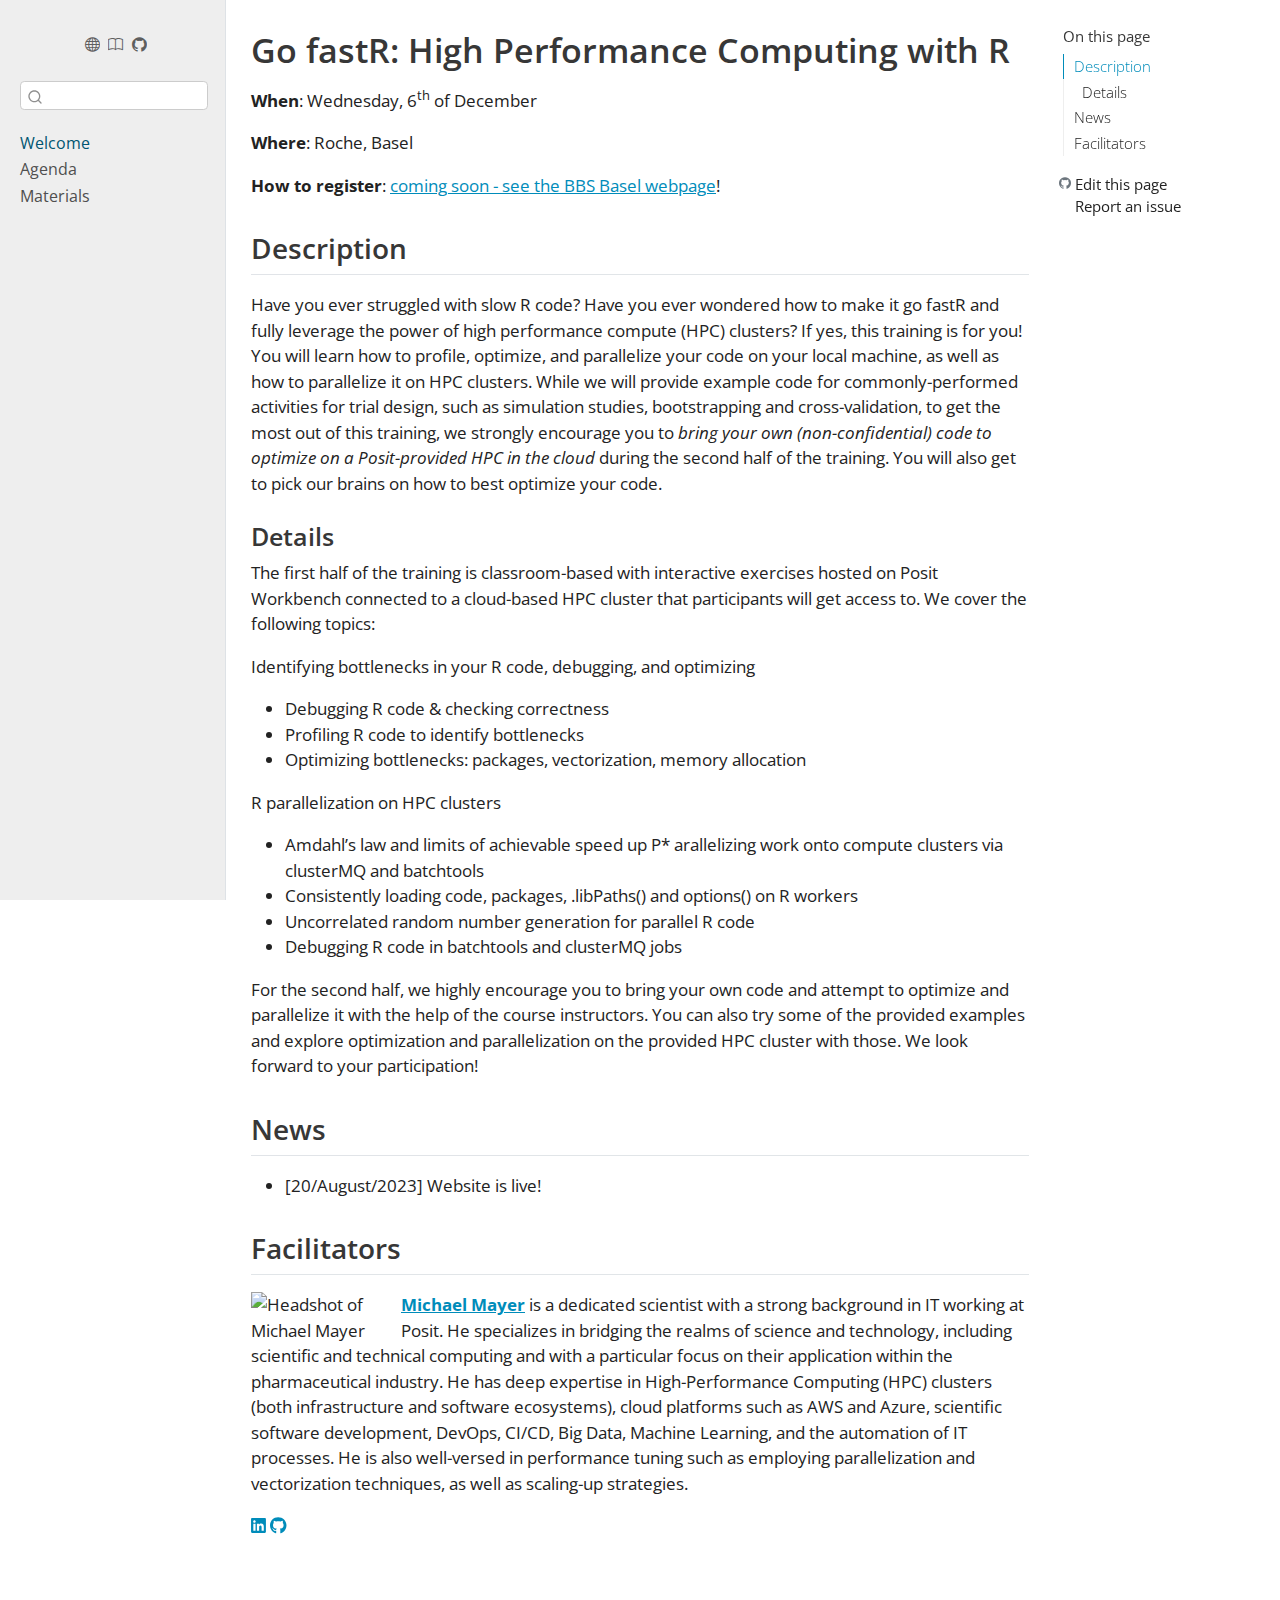
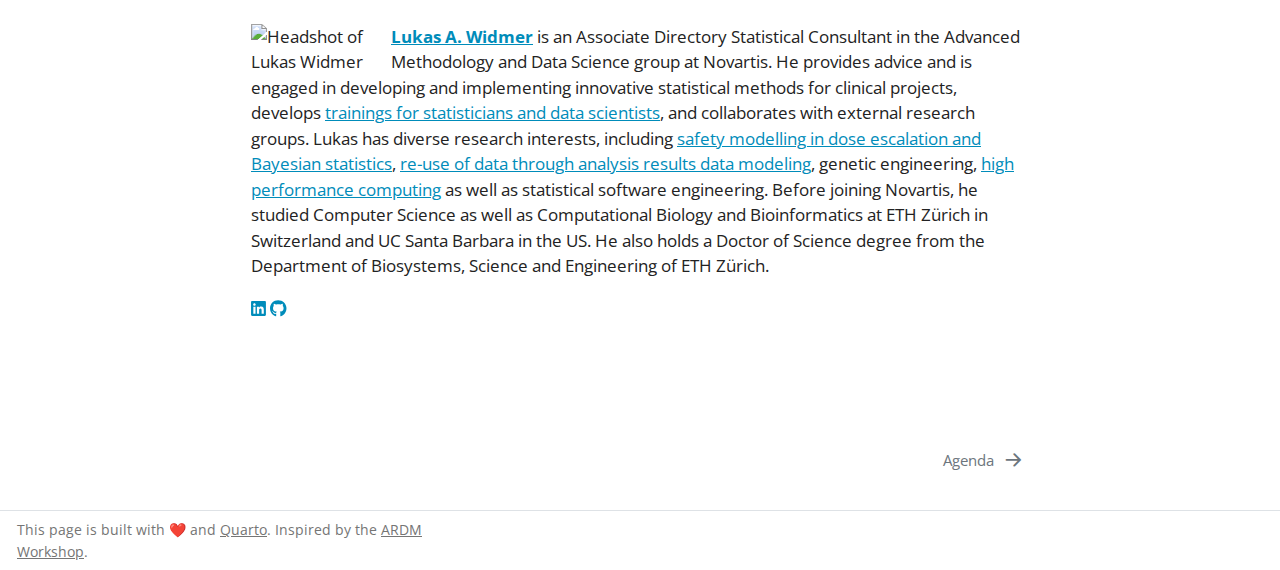
==== docs/index.html @ 9d2a6e65 "* Add compiled page" ====
<!DOCTYPE html>
<html xmlns="http://www.w3.org/1999/xhtml" lang="en" xml:lang="en"><head>

<meta charset="utf-8">
<meta name="generator" content="quarto-1.3.433">

<meta name="viewport" content="width=device-width, initial-scale=1.0, user-scalable=yes">


<title>Go fastR: High Performance Computing with R</title>
<style>
code{white-space: pre-wrap;}
span.smallcaps{font-variant: small-caps;}
div.columns{display: flex; gap: min(4vw, 1.5em);}
div.column{flex: auto; overflow-x: auto;}
div.hanging-indent{margin-left: 1.5em; text-indent: -1.5em;}
ul.task-list{list-style: none;}
ul.task-list li input[type="checkbox"] {
  width: 0.8em;
  margin: 0 0.8em 0.2em -1em; /* quarto-specific, see https://github.com/quarto-dev/quarto-cli/issues/4556 */ 
  vertical-align: middle;
}
</style>


<script src="site_libs/quarto-nav/quarto-nav.js"></script>
<script src="site_libs/clipboard/clipboard.min.js"></script>
<script src="site_libs/quarto-search/autocomplete.umd.js"></script>
<script src="site_libs/quarto-search/fuse.min.js"></script>
<script src="site_libs/quarto-search/quarto-search.js"></script>
<meta name="quarto:offset" content="./">
<link href="./agenda.html" rel="next">
<script src="site_libs/quarto-html/quarto.js"></script>
<script src="site_libs/quarto-html/popper.min.js"></script>
<script src="site_libs/quarto-html/tippy.umd.min.js"></script>
<script src="site_libs/quarto-html/anchor.min.js"></script>
<link href="site_libs/quarto-html/tippy.css" rel="stylesheet">
<link href="site_libs/quarto-html/quarto-syntax-highlighting.css" rel="stylesheet" id="quarto-text-highlighting-styles">
<script src="site_libs/bootstrap/bootstrap.min.js"></script>
<link href="site_libs/bootstrap/bootstrap-icons.css" rel="stylesheet">
<link href="site_libs/bootstrap/bootstrap.min.css" rel="stylesheet" id="quarto-bootstrap" data-mode="light">
<script id="quarto-search-options" type="application/json">{
  "location": "sidebar",
  "copy-button": false,
  "collapse-after": 3,
  "panel-placement": "start",
  "type": "textbox",
  "limit": 20,
  "language": {
    "search-no-results-text": "No results",
    "search-matching-documents-text": "matching documents",
    "search-copy-link-title": "Copy link to search",
    "search-hide-matches-text": "Hide additional matches",
    "search-more-match-text": "more match in this document",
    "search-more-matches-text": "more matches in this document",
    "search-clear-button-title": "Clear",
    "search-detached-cancel-button-title": "Cancel",
    "search-submit-button-title": "Submit",
    "search-label": "Search"
  }
}</script>


<link rel="stylesheet" href="styles.css">
</head>

<body class="nav-sidebar docked">

<div id="quarto-search-results"></div>
  <header id="quarto-header" class="headroom fixed-top">
  <nav class="quarto-secondary-nav">
    <div class="container-fluid d-flex">
      <button type="button" class="quarto-btn-toggle btn" data-bs-toggle="collapse" data-bs-target="#quarto-sidebar,#quarto-sidebar-glass" aria-controls="quarto-sidebar" aria-expanded="false" aria-label="Toggle sidebar navigation" onclick="if (window.quartoToggleHeadroom) { window.quartoToggleHeadroom(); }">
        <i class="bi bi-layout-text-sidebar-reverse"></i>
      </button>
      <nav class="quarto-page-breadcrumbs" aria-label="breadcrumb"><ol class="breadcrumb"><li class="breadcrumb-item"><a href="./index.html">Welcome</a></li></ol></nav>
      <a class="flex-grow-1" role="button" data-bs-toggle="collapse" data-bs-target="#quarto-sidebar,#quarto-sidebar-glass" aria-controls="quarto-sidebar" aria-expanded="false" aria-label="Toggle sidebar navigation" onclick="if (window.quartoToggleHeadroom) { window.quartoToggleHeadroom(); }">      
      </a>
      <button type="button" class="btn quarto-search-button" aria-label="" onclick="window.quartoOpenSearch();">
        <i class="bi bi-search"></i>
      </button>
    </div>
  </nav>
</header>
<!-- content -->
<div id="quarto-content" class="quarto-container page-columns page-rows-contents page-layout-article">
<!-- sidebar -->
  <nav id="quarto-sidebar" class="sidebar collapse collapse-horizontal sidebar-navigation docked overflow-auto">
    <div class="pt-lg-2 mt-2 text-center sidebar-header">
      <a href="./index.html" class="sidebar-logo-link">
      <img src="./img/logo.png" alt="" class="sidebar-logo py-0 d-lg-inline d-none">
      </a>
      <div class="sidebar-tools-main tools-wide">
    <a href="https://joanacmbarros.github.io/ardm-website/" rel="" title="Website repository" class="quarto-navigation-tool px-1" aria-label="Website repository"><i class="bi bi-globe"></i></a>
    <a href="https://www.nature.com/articles/s41597-022-01789-2" rel="" title="Why we should respect analysis results as data" class="quarto-navigation-tool px-1" aria-label="Why we should respect analysis results as data"><i class="bi bi-book"></i></a>
    <a href="https://github.com/joanacmbarros/analysis-results-data-model" rel="" title="Analysis Results Data Model" class="quarto-navigation-tool px-1" aria-label="Analysis Results Data Model"><i class="bi bi-github"></i></a>
</div>
      </div>
        <div class="mt-2 flex-shrink-0 align-items-center">
        <div class="sidebar-search">
        <div id="quarto-search" class="" title="Search"></div>
        </div>
        </div>
    <div class="sidebar-menu-container"> 
    <ul class="list-unstyled mt-1">
        <li class="sidebar-item">
  <div class="sidebar-item-container"> 
  <a href="./index.html" class="sidebar-item-text sidebar-link active">
 <span class="menu-text">Welcome</span></a>
  </div>
</li>
        <li class="sidebar-item">
  <div class="sidebar-item-container"> 
  <a href="./agenda.html" class="sidebar-item-text sidebar-link">
 <span class="menu-text">Agenda</span></a>
  </div>
</li>
        <li class="sidebar-item">
  <div class="sidebar-item-container"> 
  <a href="./materials.html" class="sidebar-item-text sidebar-link">
 <span class="menu-text">Materials</span></a>
  </div>
</li>
    </ul>
    </div>
</nav>
<div id="quarto-sidebar-glass" data-bs-toggle="collapse" data-bs-target="#quarto-sidebar,#quarto-sidebar-glass"></div>
<!-- margin-sidebar -->
    <div id="quarto-margin-sidebar" class="sidebar margin-sidebar">
        <nav id="TOC" role="doc-toc" class="toc-active">
    <h2 id="toc-title">On this page</h2>
   
  <ul>
  <li><a href="#description" id="toc-description" class="nav-link active" data-scroll-target="#description">Description</a>
  <ul class="collapse">
  <li><a href="#details" id="toc-details" class="nav-link" data-scroll-target="#details">Details</a></li>
  </ul></li>
  <li><a href="#news" id="toc-news" class="nav-link" data-scroll-target="#news">News</a></li>
  <li><a href="#people" id="toc-people" class="nav-link" data-scroll-target="#people">Facilitators</a></li>
  </ul>
<div class="toc-actions"><div><i class="bi bi-github"></i></div><div class="action-links"><p><a href="https://github.com/TODO/fastR-website/edit/main/index.qmd" class="toc-action">Edit this page</a></p><p><a href="https://github.com/TODO/fastR-website/issues/new" class="toc-action">Report an issue</a></p></div></div></nav>
    </div>
<!-- main -->
<main class="content" id="quarto-document-content">

<header id="title-block-header" class="quarto-title-block default">
<div class="quarto-title">
<h1 class="title">Go fastR: High Performance Computing with R</h1>
</div>



<div class="quarto-title-meta">

    
  
    
  </div>
  

</header>

<p><strong>When</strong>: Wednesday, 6<sup>th</sup> of December</p>
<p><strong>Where</strong>: Roche, Basel</p>
<p><strong>How to register</strong>: <a href="https://baselbiometrics.github.io/home/docs/events_upcoming.html">coming soon - see the BBS Basel webpage</a>!</p>
<section id="description" class="level2">
<h2 class="anchored" data-anchor-id="description">Description</h2>
<p>Have you ever struggled with slow R code? Have you ever wondered how to make it go fastR and fully leverage the power of high performance compute (HPC) clusters? If yes, this training is for you! You will learn how to profile, optimize, and parallelize your code on your local machine, as well as how to parallelize it on HPC clusters. While we will provide example code for commonly-performed activities for trial design, such as simulation studies, bootstrapping and cross-validation, to get the most out of this training, we strongly encourage you to <em>bring your own (non-confidential) code to optimize on a Posit-provided HPC in the cloud</em> during the second half of the training. You will also get to pick our brains on how to best optimize your code.</p>
<section id="details" class="level3">
<h3 class="anchored" data-anchor-id="details">Details</h3>
<p>The first half of the training is classroom-based with interactive exercises hosted on Posit Workbench connected to a cloud-based HPC cluster that participants will get access to. We cover the following topics:</p>
<p>Identifying bottlenecks in your R code, debugging, and optimizing</p>
<ul>
<li>Debugging R code &amp; checking correctness</li>
<li>Profiling R code to identify bottlenecks</li>
<li>Optimizing bottlenecks: packages, vectorization, memory allocation</li>
</ul>
<p>R parallelization on HPC clusters</p>
<ul>
<li>Amdahl’s law and limits of achievable speed up P* arallelizing work onto compute clusters via clusterMQ and batchtools</li>
<li>Consistently loading code, packages, .libPaths() and options() on R workers</li>
<li>Uncorrelated random number generation for parallel R code</li>
<li>Debugging R code in batchtools and clusterMQ jobs</li>
</ul>
<p>For the second half, we highly encourage you to bring your own code and attempt to optimize and parallelize it with the help of the course instructors. You can also try some of the provided examples and explore optimization and parallelization on the provided HPC cluster with those. We look forward to your participation!</p>
</section>
</section>
<section id="news" class="level2">
<h2 class="anchored" data-anchor-id="news">News</h2>
<!-- - Subriscribe to our mailing list to receive news (you can also unsubscribe here) -->
<ul>
<li>[20/August/2023] Website is live!</li>
</ul>
</section>
<section id="people" class="level2">
<h2 class="anchored" data-anchor-id="people">Facilitators</h2>
<!-- create a circle crop of pictures using https://github.com/doehm/cropcircles  -->
<p><img src="img/michaelmayer.jpg" class="img-fluid" style="float:left;padding: 0 10px 0 0;" alt="Headshot of Michael Mayer" width="150"></p>
<p><a href="https://www.linkedin.com/in/drmichaelmayer/"><strong>Michael Mayer</strong></a> is a dedicated scientist with a strong background in IT working at Posit. He specializes in bridging the realms of science and technology, including scientific and technical computing and with a particular focus on their application within the pharmaceutical industry. He has deep expertise in High-Performance Computing (HPC) clusters (both infrastructure and software ecosystems), cloud platforms such as AWS and Azure, scientific software development, DevOps, CI/CD, Big Data, Machine Learning, and the automation of IT processes. He is also well-versed in performance tuning such as employing parallelization and vectorization techniques, as well as scaling-up strategies.</p>
<p><a href="https://www.linkedin.com/in/drmichaelmayer/"><svg aria-hidden="true" role="img" viewbox="0 0 448 512" style="height:1em;width:0.88em;vertical-align:-0.125em;margin-left:auto;margin-right:auto;font-size:inherit;fill:currentColor;overflow:visible;position:relative;"><path d="M416 32H31.9C14.3 32 0 46.5 0 64.3v383.4C0 465.5 14.3 480 31.9 480H416c17.6 0 32-14.5 32-32.3V64.3c0-17.8-14.4-32.3-32-32.3zM135.4 416H69V202.2h66.5V416zm-33.2-243c-21.3 0-38.5-17.3-38.5-38.5S80.9 96 102.2 96c21.2 0 38.5 17.3 38.5 38.5 0 21.3-17.2 38.5-38.5 38.5zm282.1 243h-66.4V312c0-24.8-.5-56.7-34.5-56.7-34.6 0-39.9 27-39.9 54.9V416h-66.4V202.2h63.7v29.2h.9c8.9-16.8 30.6-34.5 62.9-34.5 67.2 0 79.7 44.3 79.7 101.9V416z"></path></svg></a> <a href="https://github.com/michaelmayer2"><svg aria-hidden="true" role="img" viewbox="0 0 496 512" style="height:1em;width:0.97em;vertical-align:-0.125em;margin-left:auto;margin-right:auto;font-size:inherit;fill:currentColor;overflow:visible;position:relative;"><path d="M165.9 397.4c0 2-2.3 3.6-5.2 3.6-3.3.3-5.6-1.3-5.6-3.6 0-2 2.3-3.6 5.2-3.6 3-.3 5.6 1.3 5.6 3.6zm-31.1-4.5c-.7 2 1.3 4.3 4.3 4.9 2.6 1 5.6 0 6.2-2s-1.3-4.3-4.3-5.2c-2.6-.7-5.5.3-6.2 2.3zm44.2-1.7c-2.9.7-4.9 2.6-4.6 4.9.3 2 2.9 3.3 5.9 2.6 2.9-.7 4.9-2.6 4.6-4.6-.3-1.9-3-3.2-5.9-2.9zM244.8 8C106.1 8 0 113.3 0 252c0 110.9 69.8 205.8 169.5 239.2 12.8 2.3 17.3-5.6 17.3-12.1 0-6.2-.3-40.4-.3-61.4 0 0-70 15-84.7-29.8 0 0-11.4-29.1-27.8-36.6 0 0-22.9-15.7 1.6-15.4 0 0 24.9 2 38.6 25.8 21.9 38.6 58.6 27.5 72.9 20.9 2.3-16 8.8-27.1 16-33.7-55.9-6.2-112.3-14.3-112.3-110.5 0-27.5 7.6-41.3 23.6-58.9-2.6-6.5-11.1-33.3 2.6-67.9 20.9-6.5 69 27 69 27 20-5.6 41.5-8.5 62.8-8.5s42.8 2.9 62.8 8.5c0 0 48.1-33.6 69-27 13.7 34.7 5.2 61.4 2.6 67.9 16 17.7 25.8 31.5 25.8 58.9 0 96.5-58.9 104.2-114.8 110.5 9.2 7.9 17 22.9 17 46.4 0 33.7-.3 75.4-.3 83.6 0 6.5 4.6 14.4 17.3 12.1C428.2 457.8 496 362.9 496 252 496 113.3 383.5 8 244.8 8zM97.2 352.9c-1.3 1-1 3.3.7 5.2 1.6 1.6 3.9 2.3 5.2 1 1.3-1 1-3.3-.7-5.2-1.6-1.6-3.9-2.3-5.2-1zm-10.8-8.1c-.7 1.3.3 2.9 2.3 3.9 1.6 1 3.6.7 4.3-.7.7-1.3-.3-2.9-2.3-3.9-2-.6-3.6-.3-4.3.7zm32.4 35.6c-1.6 1.3-1 4.3 1.3 6.2 2.3 2.3 5.2 2.6 6.5 1 1.3-1.3.7-4.3-1.3-6.2-2.2-2.3-5.2-2.6-6.5-1zm-11.4-14.7c-1.6 1-1.6 3.6 0 5.9 1.6 2.3 4.3 3.3 5.6 2.3 1.6-1.3 1.6-3.9 0-6.2-1.4-2.3-4-3.3-5.6-2z"></path></svg></a></p>
<p><br clear="both"> <br></p>
<p><img src="img/lukas.png" class="img-fluid" style="float:left;padding: 0 10px 0 0;" alt="Headshot of Lukas Widmer" width="140"></p>
<p><a href="https://www.linkedin.com/in/lukas-widmer-37800b9b/"><strong>Lukas A. Widmer</strong></a> is an Associate Directory Statistical Consultant in the Advanced Methodology and Data Science group at Novartis. He provides advice and is engaged in developing and implementing innovative statistical methods for clinical projects, develops <a href="https://cen2023.github.io/home/courses.html#Go_fastR:_High_Performance_Computing_with_R">trainings for statisticians and data scientists</a>, and collaborates with external research groups. Lukas has diverse research interests, including <a href="https://cran.r-project.org/package=OncoBayes2">safety modelling in dose escalation and Bayesian statistics</a>, <a href="https://www.nature.com/articles/s41597-022-01789-2">re-use of data through analysis results data modeling</a>, genetic engineering, <a href="https://cen2023.github.io/home/courses.html#Go_fastR:_High_Performance_Computing_with_R">high performance computing</a> as well as statistical software engineering. Before joining Novartis, he studied Computer Science as well as Computational Biology and Bioinformatics at ETH Zürich in Switzerland and UC Santa Barbara in the US. He also holds a Doctor of Science degree from the Department of Biosystems, Science and Engineering of ETH Zürich.</p>
<p><a href="https://www.linkedin.com/in/lukas-widmer-37800b9b/"><svg aria-hidden="true" role="img" viewbox="0 0 448 512" style="height:1em;width:0.88em;vertical-align:-0.125em;margin-left:auto;margin-right:auto;font-size:inherit;fill:currentColor;overflow:visible;position:relative;"><path d="M416 32H31.9C14.3 32 0 46.5 0 64.3v383.4C0 465.5 14.3 480 31.9 480H416c17.6 0 32-14.5 32-32.3V64.3c0-17.8-14.4-32.3-32-32.3zM135.4 416H69V202.2h66.5V416zm-33.2-243c-21.3 0-38.5-17.3-38.5-38.5S80.9 96 102.2 96c21.2 0 38.5 17.3 38.5 38.5 0 21.3-17.2 38.5-38.5 38.5zm282.1 243h-66.4V312c0-24.8-.5-56.7-34.5-56.7-34.6 0-39.9 27-39.9 54.9V416h-66.4V202.2h63.7v29.2h.9c8.9-16.8 30.6-34.5 62.9-34.5 67.2 0 79.7 44.3 79.7 101.9V416z"></path></svg></a> <a href="https://github.com/luwidmer"><svg aria-hidden="true" role="img" viewbox="0 0 496 512" style="height:1em;width:0.97em;vertical-align:-0.125em;margin-left:auto;margin-right:auto;font-size:inherit;fill:currentColor;overflow:visible;position:relative;"><path d="M165.9 397.4c0 2-2.3 3.6-5.2 3.6-3.3.3-5.6-1.3-5.6-3.6 0-2 2.3-3.6 5.2-3.6 3-.3 5.6 1.3 5.6 3.6zm-31.1-4.5c-.7 2 1.3 4.3 4.3 4.9 2.6 1 5.6 0 6.2-2s-1.3-4.3-4.3-5.2c-2.6-.7-5.5.3-6.2 2.3zm44.2-1.7c-2.9.7-4.9 2.6-4.6 4.9.3 2 2.9 3.3 5.9 2.6 2.9-.7 4.9-2.6 4.6-4.6-.3-1.9-3-3.2-5.9-2.9zM244.8 8C106.1 8 0 113.3 0 252c0 110.9 69.8 205.8 169.5 239.2 12.8 2.3 17.3-5.6 17.3-12.1 0-6.2-.3-40.4-.3-61.4 0 0-70 15-84.7-29.8 0 0-11.4-29.1-27.8-36.6 0 0-22.9-15.7 1.6-15.4 0 0 24.9 2 38.6 25.8 21.9 38.6 58.6 27.5 72.9 20.9 2.3-16 8.8-27.1 16-33.7-55.9-6.2-112.3-14.3-112.3-110.5 0-27.5 7.6-41.3 23.6-58.9-2.6-6.5-11.1-33.3 2.6-67.9 20.9-6.5 69 27 69 27 20-5.6 41.5-8.5 62.8-8.5s42.8 2.9 62.8 8.5c0 0 48.1-33.6 69-27 13.7 34.7 5.2 61.4 2.6 67.9 16 17.7 25.8 31.5 25.8 58.9 0 96.5-58.9 104.2-114.8 110.5 9.2 7.9 17 22.9 17 46.4 0 33.7-.3 75.4-.3 83.6 0 6.5 4.6 14.4 17.3 12.1C428.2 457.8 496 362.9 496 252 496 113.3 383.5 8 244.8 8zM97.2 352.9c-1.3 1-1 3.3.7 5.2 1.6 1.6 3.9 2.3 5.2 1 1.3-1 1-3.3-.7-5.2-1.6-1.6-3.9-2.3-5.2-1zm-10.8-8.1c-.7 1.3.3 2.9 2.3 3.9 1.6 1 3.6.7 4.3-.7.7-1.3-.3-2.9-2.3-3.9-2-.6-3.6-.3-4.3.7zm32.4 35.6c-1.6 1.3-1 4.3 1.3 6.2 2.3 2.3 5.2 2.6 6.5 1 1.3-1.3.7-4.3-1.3-6.2-2.2-2.3-5.2-2.6-6.5-1zm-11.4-14.7c-1.6 1-1.6 3.6 0 5.9 1.6 2.3 4.3 3.3 5.6 2.3 1.6-1.3 1.6-3.9 0-6.2-1.4-2.3-4-3.3-5.6-2z"></path></svg></a></p>
<p><br> <br></p>


</section>

</main> <!-- /main -->
<script id="quarto-html-after-body" type="application/javascript">
window.document.addEventListener("DOMContentLoaded", function (event) {
  const toggleBodyColorMode = (bsSheetEl) => {
    const mode = bsSheetEl.getAttribute("data-mode");
    const bodyEl = window.document.querySelector("body");
    if (mode === "dark") {
      bodyEl.classList.add("quarto-dark");
      bodyEl.classList.remove("quarto-light");
    } else {
      bodyEl.classList.add("quarto-light");
      bodyEl.classList.remove("quarto-dark");
    }
  }
  const toggleBodyColorPrimary = () => {
    const bsSheetEl = window.document.querySelector("link#quarto-bootstrap");
    if (bsSheetEl) {
      toggleBodyColorMode(bsSheetEl);
    }
  }
  toggleBodyColorPrimary();  
  const icon = "";
  const anchorJS = new window.AnchorJS();
  anchorJS.options = {
    placement: 'right',
    icon: icon
  };
  anchorJS.add('.anchored');
  const isCodeAnnotation = (el) => {
    for (const clz of el.classList) {
      if (clz.startsWith('code-annotation-')) {                     
        return true;
      }
    }
    return false;
  }
  const clipboard = new window.ClipboardJS('.code-copy-button', {
    text: function(trigger) {
      const codeEl = trigger.previousElementSibling.cloneNode(true);
      for (const childEl of codeEl.children) {
        if (isCodeAnnotation(childEl)) {
          childEl.remove();
        }
      }
      return codeEl.innerText;
    }
  });
  clipboard.on('success', function(e) {
    // button target
    const button = e.trigger;
    // don't keep focus
    button.blur();
    // flash "checked"
    button.classList.add('code-copy-button-checked');
    var currentTitle = button.getAttribute("title");
    button.setAttribute("title", "Copied!");
    let tooltip;
    if (window.bootstrap) {
      button.setAttribute("data-bs-toggle", "tooltip");
      button.setAttribute("data-bs-placement", "left");
      button.setAttribute("data-bs-title", "Copied!");
      tooltip = new bootstrap.Tooltip(button, 
        { trigger: "manual", 
          customClass: "code-copy-button-tooltip",
          offset: [0, -8]});
      tooltip.show();    
    }
    setTimeout(function() {
      if (tooltip) {
        tooltip.hide();
        button.removeAttribute("data-bs-title");
        button.removeAttribute("data-bs-toggle");
        button.removeAttribute("data-bs-placement");
      }
      button.setAttribute("title", currentTitle);
      button.classList.remove('code-copy-button-checked');
    }, 1000);
    // clear code selection
    e.clearSelection();
  });
  function tippyHover(el, contentFn) {
    const config = {
      allowHTML: true,
      content: contentFn,
      maxWidth: 500,
      delay: 100,
      arrow: false,
      appendTo: function(el) {
          return el.parentElement;
      },
      interactive: true,
      interactiveBorder: 10,
      theme: 'quarto',
      placement: 'bottom-start'
    };
    window.tippy(el, config); 
  }
  const noterefs = window.document.querySelectorAll('a[role="doc-noteref"]');
  for (var i=0; i<noterefs.length; i++) {
    const ref = noterefs[i];
    tippyHover(ref, function() {
      // use id or data attribute instead here
      let href = ref.getAttribute('data-footnote-href') || ref.getAttribute('href');
      try { href = new URL(href).hash; } catch {}
      const id = href.replace(/^#\/?/, "");
      const note = window.document.getElementById(id);
      return note.innerHTML;
    });
  }
      let selectedAnnoteEl;
      const selectorForAnnotation = ( cell, annotation) => {
        let cellAttr = 'data-code-cell="' + cell + '"';
        let lineAttr = 'data-code-annotation="' +  annotation + '"';
        const selector = 'span[' + cellAttr + '][' + lineAttr + ']';
        return selector;
      }
      const selectCodeLines = (annoteEl) => {
        const doc = window.document;
        const targetCell = annoteEl.getAttribute("data-target-cell");
        const targetAnnotation = annoteEl.getAttribute("data-target-annotation");
        const annoteSpan = window.document.querySelector(selectorForAnnotation(targetCell, targetAnnotation));
        const lines = annoteSpan.getAttribute("data-code-lines").split(",");
        const lineIds = lines.map((line) => {
          return targetCell + "-" + line;
        })
        let top = null;
        let height = null;
        let parent = null;
        if (lineIds.length > 0) {
            //compute the position of the single el (top and bottom and make a div)
            const el = window.document.getElementById(lineIds[0]);
            top = el.offsetTop;
            height = el.offsetHeight;
            parent = el.parentElement.parentElement;
          if (lineIds.length > 1) {
            const lastEl = window.document.getElementById(lineIds[lineIds.length - 1]);
            const bottom = lastEl.offsetTop + lastEl.offsetHeight;
            height = bottom - top;
          }
          if (top !== null && height !== null && parent !== null) {
            // cook up a div (if necessary) and position it 
            let div = window.document.getElementById("code-annotation-line-highlight");
            if (div === null) {
              div = window.document.createElement("div");
              div.setAttribute("id", "code-annotation-line-highlight");
              div.style.position = 'absolute';
              parent.appendChild(div);
            }
            div.style.top = top - 2 + "px";
            div.style.height = height + 4 + "px";
            let gutterDiv = window.document.getElementById("code-annotation-line-highlight-gutter");
            if (gutterDiv === null) {
              gutterDiv = window.document.createElement("div");
              gutterDiv.setAttribute("id", "code-annotation-line-highlight-gutter");
              gutterDiv.style.position = 'absolute';
              const codeCell = window.document.getElementById(targetCell);
              const gutter = codeCell.querySelector('.code-annotation-gutter');
              gutter.appendChild(gutterDiv);
            }
            gutterDiv.style.top = top - 2 + "px";
            gutterDiv.style.height = height + 4 + "px";
          }
          selectedAnnoteEl = annoteEl;
        }
      };
      const unselectCodeLines = () => {
        const elementsIds = ["code-annotation-line-highlight", "code-annotation-line-highlight-gutter"];
        elementsIds.forEach((elId) => {
          const div = window.document.getElementById(elId);
          if (div) {
            div.remove();
          }
        });
        selectedAnnoteEl = undefined;
      };
      // Attach click handler to the DT
      const annoteDls = window.document.querySelectorAll('dt[data-target-cell]');
      for (const annoteDlNode of annoteDls) {
        annoteDlNode.addEventListener('click', (event) => {
          const clickedEl = event.target;
          if (clickedEl !== selectedAnnoteEl) {
            unselectCodeLines();
            const activeEl = window.document.querySelector('dt[data-target-cell].code-annotation-active');
            if (activeEl) {
              activeEl.classList.remove('code-annotation-active');
            }
            selectCodeLines(clickedEl);
            clickedEl.classList.add('code-annotation-active');
          } else {
            // Unselect the line
            unselectCodeLines();
            clickedEl.classList.remove('code-annotation-active');
          }
        });
      }
  const findCites = (el) => {
    const parentEl = el.parentElement;
    if (parentEl) {
      const cites = parentEl.dataset.cites;
      if (cites) {
        return {
          el,
          cites: cites.split(' ')
        };
      } else {
        return findCites(el.parentElement)
      }
    } else {
      return undefined;
    }
  };
  var bibliorefs = window.document.querySelectorAll('a[role="doc-biblioref"]');
  for (var i=0; i<bibliorefs.length; i++) {
    const ref = bibliorefs[i];
    const citeInfo = findCites(ref);
    if (citeInfo) {
      tippyHover(citeInfo.el, function() {
        var popup = window.document.createElement('div');
        citeInfo.cites.forEach(function(cite) {
          var citeDiv = window.document.createElement('div');
          citeDiv.classList.add('hanging-indent');
          citeDiv.classList.add('csl-entry');
          var biblioDiv = window.document.getElementById('ref-' + cite);
          if (biblioDiv) {
            citeDiv.innerHTML = biblioDiv.innerHTML;
          }
          popup.appendChild(citeDiv);
        });
        return popup.innerHTML;
      });
    }
  }
});
</script>
<nav class="page-navigation">
  <div class="nav-page nav-page-previous">
  </div>
  <div class="nav-page nav-page-next">
      <a href="./agenda.html" class="pagination-link">
        <span class="nav-page-text">Agenda</span> <i class="bi bi-arrow-right-short"></i>
      </a>
  </div>
</nav>
</div> <!-- /content -->
<footer class="footer">
  <div class="nav-footer">
    <div class="nav-footer-left">This page is built with ❤️ and <a href="https://quarto.org/">Quarto</a>. Inspired by the <a href="https://joanacmbarros.github.io/ardm-website/">ARDM Workshop</a>.</div>   
    <div class="nav-footer-center">
      &nbsp;
    </div>
    <div class="nav-footer-right">
      &nbsp;
    </div>
  </div>
</footer>



</body></html>
---- docs/site_libs/quarto-html/tippy.css ----
.tippy-box[data-animation=fade][data-state=hidden]{opacity:0}[data-tippy-root]{max-width:calc(100vw - 10px)}.tippy-box{position:relative;background-color:#333;color:#fff;border-radius:4px;font-size:14px;line-height:1.4;white-space:normal;outline:0;transition-property:transform,visibility,opacity}.tippy-box[data-placement^=top]>.tippy-arrow{bottom:0}.tippy-box[data-placement^=top]>.tippy-arrow:before{bottom:-7px;left:0;border-width:8px 8px 0;border-top-color:initial;transform-origin:center top}.tippy-box[data-placement^=bottom]>.tippy-arrow{top:0}.tippy-box[data-placement^=bottom]>.tippy-arrow:before{top:-7px;left:0;border-width:0 8px 8px;border-bottom-color:initial;transform-origin:center bottom}.tippy-box[data-placement^=left]>.tippy-arrow{right:0}.tippy-box[data-placement^=left]>.tippy-arrow:before{border-width:8px 0 8px 8px;border-left-color:initial;right:-7px;transform-origin:center left}.tippy-box[data-placement^=right]>.tippy-arrow{left:0}.tippy-box[data-placement^=right]>.tippy-arrow:before{left:-7px;border-width:8px 8px 8px 0;border-right-color:initial;transform-origin:center right}.tippy-box[data-inertia][data-state=visible]{transition-timing-function:cubic-bezier(.54,1.5,.38,1.11)}.tippy-arrow{width:16px;height:16px;color:#333}.tippy-arrow:before{content:"";position:absolute;border-color:transparent;border-style:solid}.tippy-content{position:relative;padding:5px 9px;z-index:1}
---- docs/site_libs/quarto-html/quarto-syntax-highlighting.css ----
/* quarto syntax highlight colors */
:root {
  --quarto-hl-ot-color: #003B4F;
  --quarto-hl-at-color: #657422;
  --quarto-hl-ss-color: #20794D;
  --quarto-hl-an-color: #5E5E5E;
  --quarto-hl-fu-color: #4758AB;
  --quarto-hl-st-color: #20794D;
  --quarto-hl-cf-color: #003B4F;
  --quarto-hl-op-color: #5E5E5E;
  --quarto-hl-er-color: #AD0000;
  --quarto-hl-bn-color: #AD0000;
  --quarto-hl-al-color: #AD0000;
  --quarto-hl-va-color: #111111;
  --quarto-hl-bu-color: inherit;
  --quarto-hl-ex-color: inherit;
  --quarto-hl-pp-color: #AD0000;
  --quarto-hl-in-color: #5E5E5E;
  --quarto-hl-vs-color: #20794D;
  --quarto-hl-wa-color: #5E5E5E;
  --quarto-hl-do-color: #5E5E5E;
  --quarto-hl-im-color: #00769E;
  --quarto-hl-ch-color: #20794D;
  --quarto-hl-dt-color: #AD0000;
  --quarto-hl-fl-color: #AD0000;
  --quarto-hl-co-color: #5E5E5E;
  --quarto-hl-cv-color: #5E5E5E;
  --quarto-hl-cn-color: #8f5902;
  --quarto-hl-sc-color: #5E5E5E;
  --quarto-hl-dv-color: #AD0000;
  --quarto-hl-kw-color: #003B4F;
}

/* other quarto variables */
:root {
  --quarto-font-monospace: SFMono-Regular, Menlo, Monaco, Consolas, "Liberation Mono", "Courier New", monospace;
}

pre > code.sourceCode > span {
  color: #003B4F;
}

code span {
  color: #003B4F;
}

code.sourceCode > span {
  color: #003B4F;
}

div.sourceCode,
div.sourceCode pre.sourceCode {
  color: #003B4F;
}

code span.ot {
  color: #003B4F;
  font-style: inherit;
}

code span.at {
  color: #657422;
  font-style: inherit;
}

code span.ss {
  color: #20794D;
  font-style: inherit;
}

code span.an {
  color: #5E5E5E;
  font-style: inherit;
}

code span.fu {
  color: #4758AB;
  font-style: inherit;
}

code span.st {
  color: #20794D;
  font-style: inherit;
}

code span.cf {
  color: #003B4F;
  font-style: inherit;
}

code span.op {
  color: #5E5E5E;
  font-style: inherit;
}

code span.er {
  color: #AD0000;
  font-style: inherit;
}

code span.bn {
  color: #AD0000;
  font-style: inherit;
}

code span.al {
  color: #AD0000;
  font-style: inherit;
}

code span.va {
  color: #111111;
  font-style: inherit;
}

code span.bu {
  font-style: inherit;
}

code span.ex {
  font-style: inherit;
}

code span.pp {
  color: #AD0000;
  font-style: inherit;
}

code span.in {
  color: #5E5E5E;
  font-style: inherit;
}

code span.vs {
  color: #20794D;
  font-style: inherit;
}

code span.wa {
  color: #5E5E5E;
  font-style: italic;
}

code span.do {
  color: #5E5E5E;
  font-style: italic;
}

code span.im {
  color: #00769E;
  font-style: inherit;
}

code span.ch {
  color: #20794D;
  font-style: inherit;
}

code span.dt {
  color: #AD0000;
  font-style: inherit;
}

code span.fl {
  color: #AD0000;
  font-style: inherit;
}

code span.co {
  color: #5E5E5E;
  font-style: inherit;
}

code span.cv {
  color: #5E5E5E;
  font-style: italic;
}

code span.cn {
  color: #8f5902;
  font-style: inherit;
}

code span.sc {
  color: #5E5E5E;
  font-style: inherit;
}

code span.dv {
  color: #AD0000;
  font-style: inherit;
}

code span.kw {
  color: #003B4F;
  font-style: inherit;
}

.prevent-inlining {
  content: "</";
}

/*# sourceMappingURL=debc5d5d77c3f9108843748ff7464032.css.map */
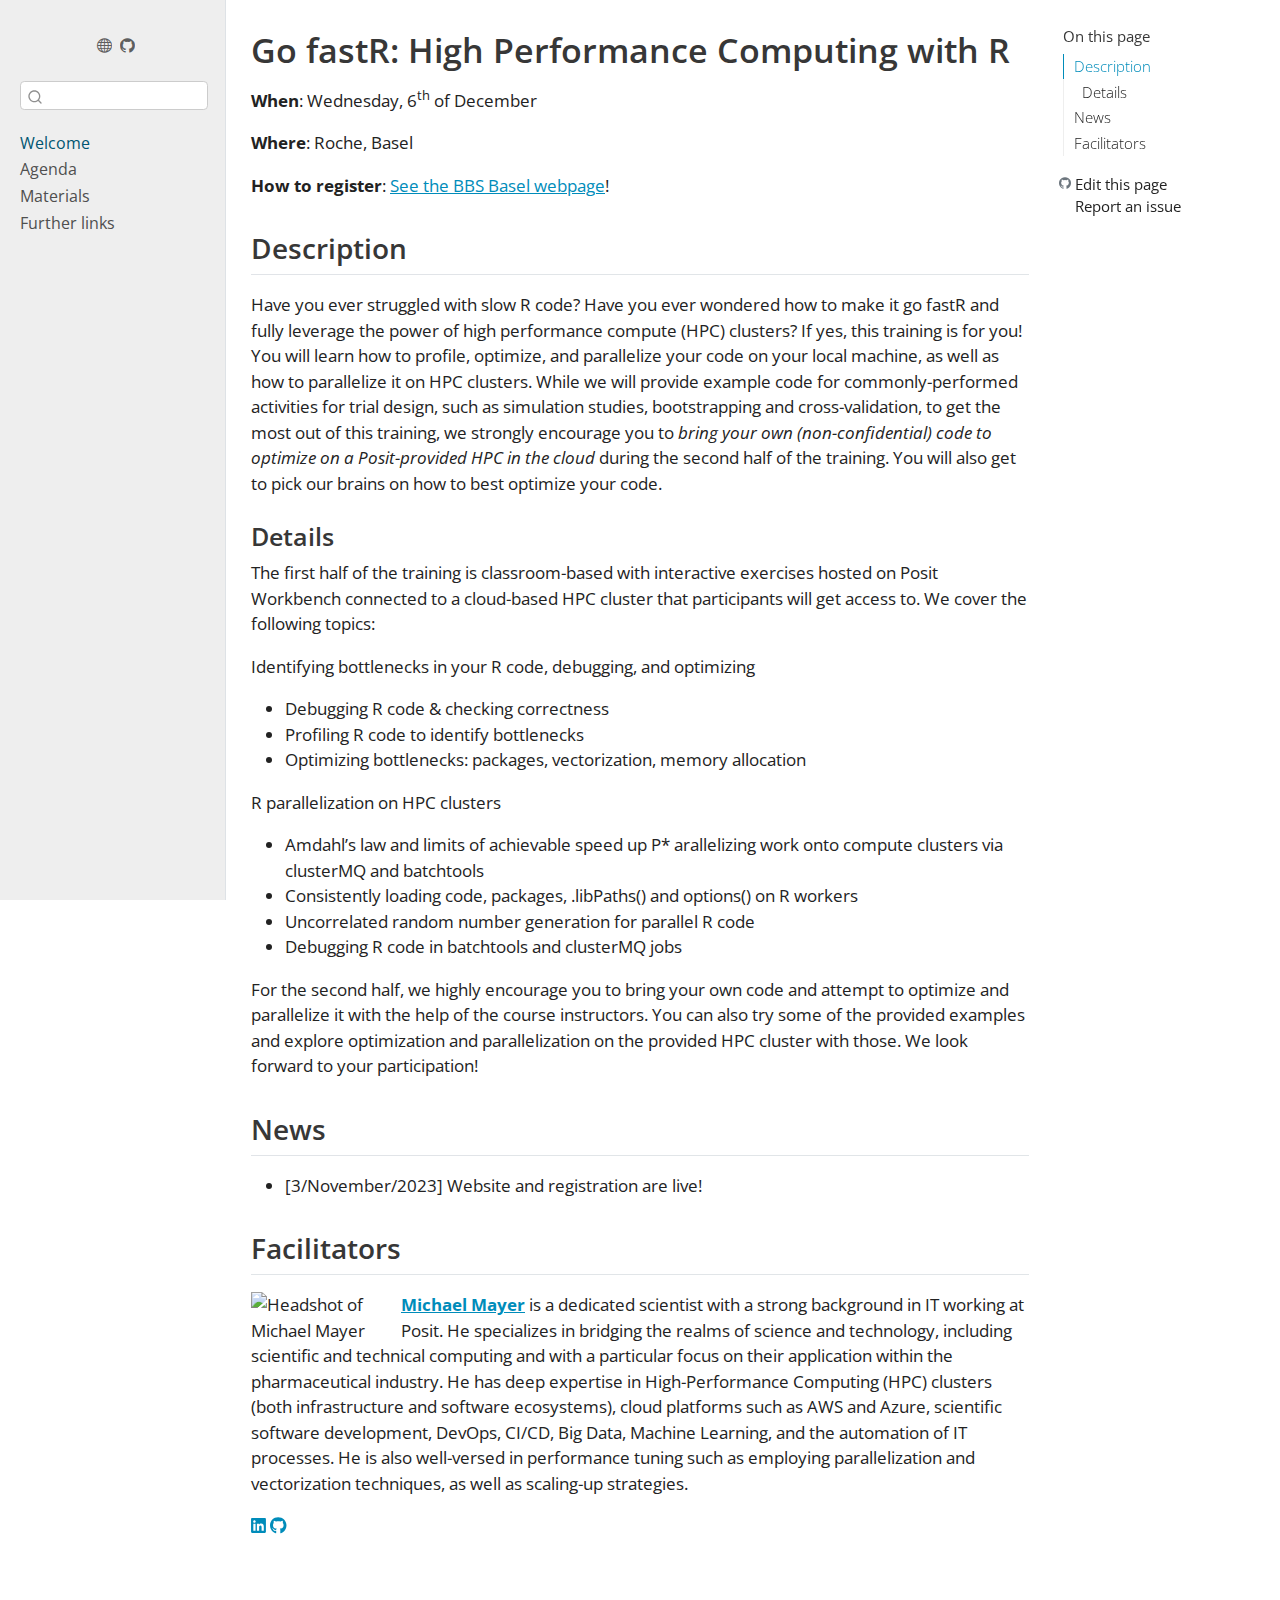
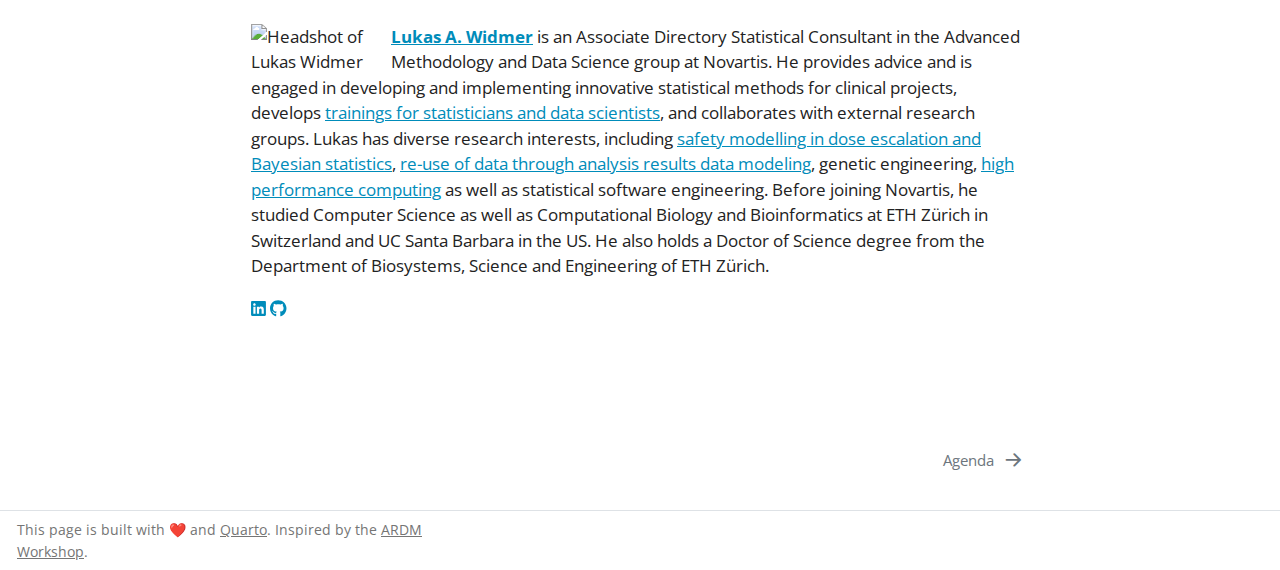
==== commit 3da5202f: "* Initial commit with CEN 2023 content" ====
--- a/docs/index.html
+++ b/docs/index.html
@@ -2,7 +2,7 @@
 <html xmlns="http://www.w3.org/1999/xhtml" lang="en" xml:lang="en"><head>
 
 <meta charset="utf-8">
-<meta name="generator" content="quarto-1.3.433">
+<meta name="generator" content="quarto-1.3.353">
 
 <meta name="viewport" content="width=device-width, initial-scale=1.0, user-scalable=yes">
 
@@ -55,8 +55,7 @@
     "search-more-matches-text": "more matches in this document",
     "search-clear-button-title": "Clear",
     "search-detached-cancel-button-title": "Cancel",
-    "search-submit-button-title": "Submit",
-    "search-label": "Search"
+    "search-submit-button-title": "Submit"
   }
 }</script>
 
@@ -76,7 +75,7 @@
       <nav class="quarto-page-breadcrumbs" aria-label="breadcrumb"><ol class="breadcrumb"><li class="breadcrumb-item"><a href="./index.html">Welcome</a></li></ol></nav>
       <a class="flex-grow-1" role="button" data-bs-toggle="collapse" data-bs-target="#quarto-sidebar,#quarto-sidebar-glass" aria-controls="quarto-sidebar" aria-expanded="false" aria-label="Toggle sidebar navigation" onclick="if (window.quartoToggleHeadroom) { window.quartoToggleHeadroom(); }">      
       </a>
-      <button type="button" class="btn quarto-search-button" aria-label="" onclick="window.quartoOpenSearch();">
+      <button type="button" class="btn quarto-search-button" aria-label="Search" onclick="window.quartoOpenSearch();">
         <i class="bi bi-search"></i>
       </button>
     </div>
@@ -90,10 +89,9 @@
       <a href="./index.html" class="sidebar-logo-link">
       <img src="./img/logo.png" alt="" class="sidebar-logo py-0 d-lg-inline d-none">
       </a>
-      <div class="sidebar-tools-main tools-wide">
-    <a href="https://joanacmbarros.github.io/ardm-website/" rel="" title="Website repository" class="quarto-navigation-tool px-1" aria-label="Website repository"><i class="bi bi-globe"></i></a>
-    <a href="https://www.nature.com/articles/s41597-022-01789-2" rel="" title="Why we should respect analysis results as data" class="quarto-navigation-tool px-1" aria-label="Why we should respect analysis results as data"><i class="bi bi-book"></i></a>
-    <a href="https://github.com/joanacmbarros/analysis-results-data-model" rel="" title="Analysis Results Data Model" class="quarto-navigation-tool px-1" aria-label="Analysis Results Data Model"><i class="bi bi-github"></i></a>
+      <div class="sidebar-tools-main">
+    <a href="https://luwidmer.github.io/fastR-website/" title="fastR Course Website" class="quarto-navigation-tool px-1" aria-label="fastR Course Website"><i class="bi bi-globe"></i></a>
+    <a href="https://github.com/luwidmer/fastR-website" title="fastR Course GitHub Repository" class="quarto-navigation-tool px-1" aria-label="fastR Course GitHub Repository"><i class="bi bi-github"></i></a>
 </div>
       </div>
         <div class="mt-2 flex-shrink-0 align-items-center">
@@ -119,6 +117,12 @@
   <div class="sidebar-item-container"> 
   <a href="./materials.html" class="sidebar-item-text sidebar-link">
  <span class="menu-text">Materials</span></a>
+  </div>
+</li>
+        <li class="sidebar-item">
+  <div class="sidebar-item-container"> 
+  <a href="./further-links.qmd" class="sidebar-item-text sidebar-link">
+ <span class="menu-text">Further links</span></a>
   </div>
 </li>
     </ul>
@@ -138,7 +142,7 @@
   <li><a href="#news" id="toc-news" class="nav-link" data-scroll-target="#news">News</a></li>
   <li><a href="#people" id="toc-people" class="nav-link" data-scroll-target="#people">Facilitators</a></li>
   </ul>
-<div class="toc-actions"><div><i class="bi bi-github"></i></div><div class="action-links"><p><a href="https://github.com/TODO/fastR-website/edit/main/index.qmd" class="toc-action">Edit this page</a></p><p><a href="https://github.com/TODO/fastR-website/issues/new" class="toc-action">Report an issue</a></p></div></div></nav>
+<div class="toc-actions"><div><i class="bi bi-github"></i></div><div class="action-links"><p><a href="https://github.com/luwidmer/fastR-website/edit/main/index.qmd" class="toc-action">Edit this page</a></p><p><a href="https://github.com/luwidmer/fastR-website/issues/new" class="toc-action">Report an issue</a></p></div></div></nav>
     </div>
 <!-- main -->
 <main class="content" id="quarto-document-content">
@@ -162,7 +166,7 @@
 
 <p><strong>When</strong>: Wednesday, 6<sup>th</sup> of December</p>
 <p><strong>Where</strong>: Roche, Basel</p>
-<p><strong>How to register</strong>: <a href="https://baselbiometrics.github.io/home/docs/events_upcoming.html">coming soon - see the BBS Basel webpage</a>!</p>
+<p><strong>How to register</strong>: <a href="https://baselbiometrics.github.io/home/docs/events_upcoming.html">See the BBS Basel webpage</a>!</p>
 <section id="description" class="level2">
 <h2 class="anchored" data-anchor-id="description">Description</h2>
 <p>Have you ever struggled with slow R code? Have you ever wondered how to make it go fastR and fully leverage the power of high performance compute (HPC) clusters? If yes, this training is for you! You will learn how to profile, optimize, and parallelize your code on your local machine, as well as how to parallelize it on HPC clusters. While we will provide example code for commonly-performed activities for trial design, such as simulation studies, bootstrapping and cross-validation, to get the most out of this training, we strongly encourage you to <em>bring your own (non-confidential) code to optimize on a Posit-provided HPC in the cloud</em> during the second half of the training. You will also get to pick our brains on how to best optimize your code.</p>
@@ -189,7 +193,7 @@
 <h2 class="anchored" data-anchor-id="news">News</h2>
 <!-- - Subriscribe to our mailing list to receive news (you can also unsubscribe here) -->
 <ul>
-<li>[20/August/2023] Website is live!</li>
+<li>[3/November/2023] Website and registration are live!</li>
 </ul>
 </section>
 <section id="people" class="level2">
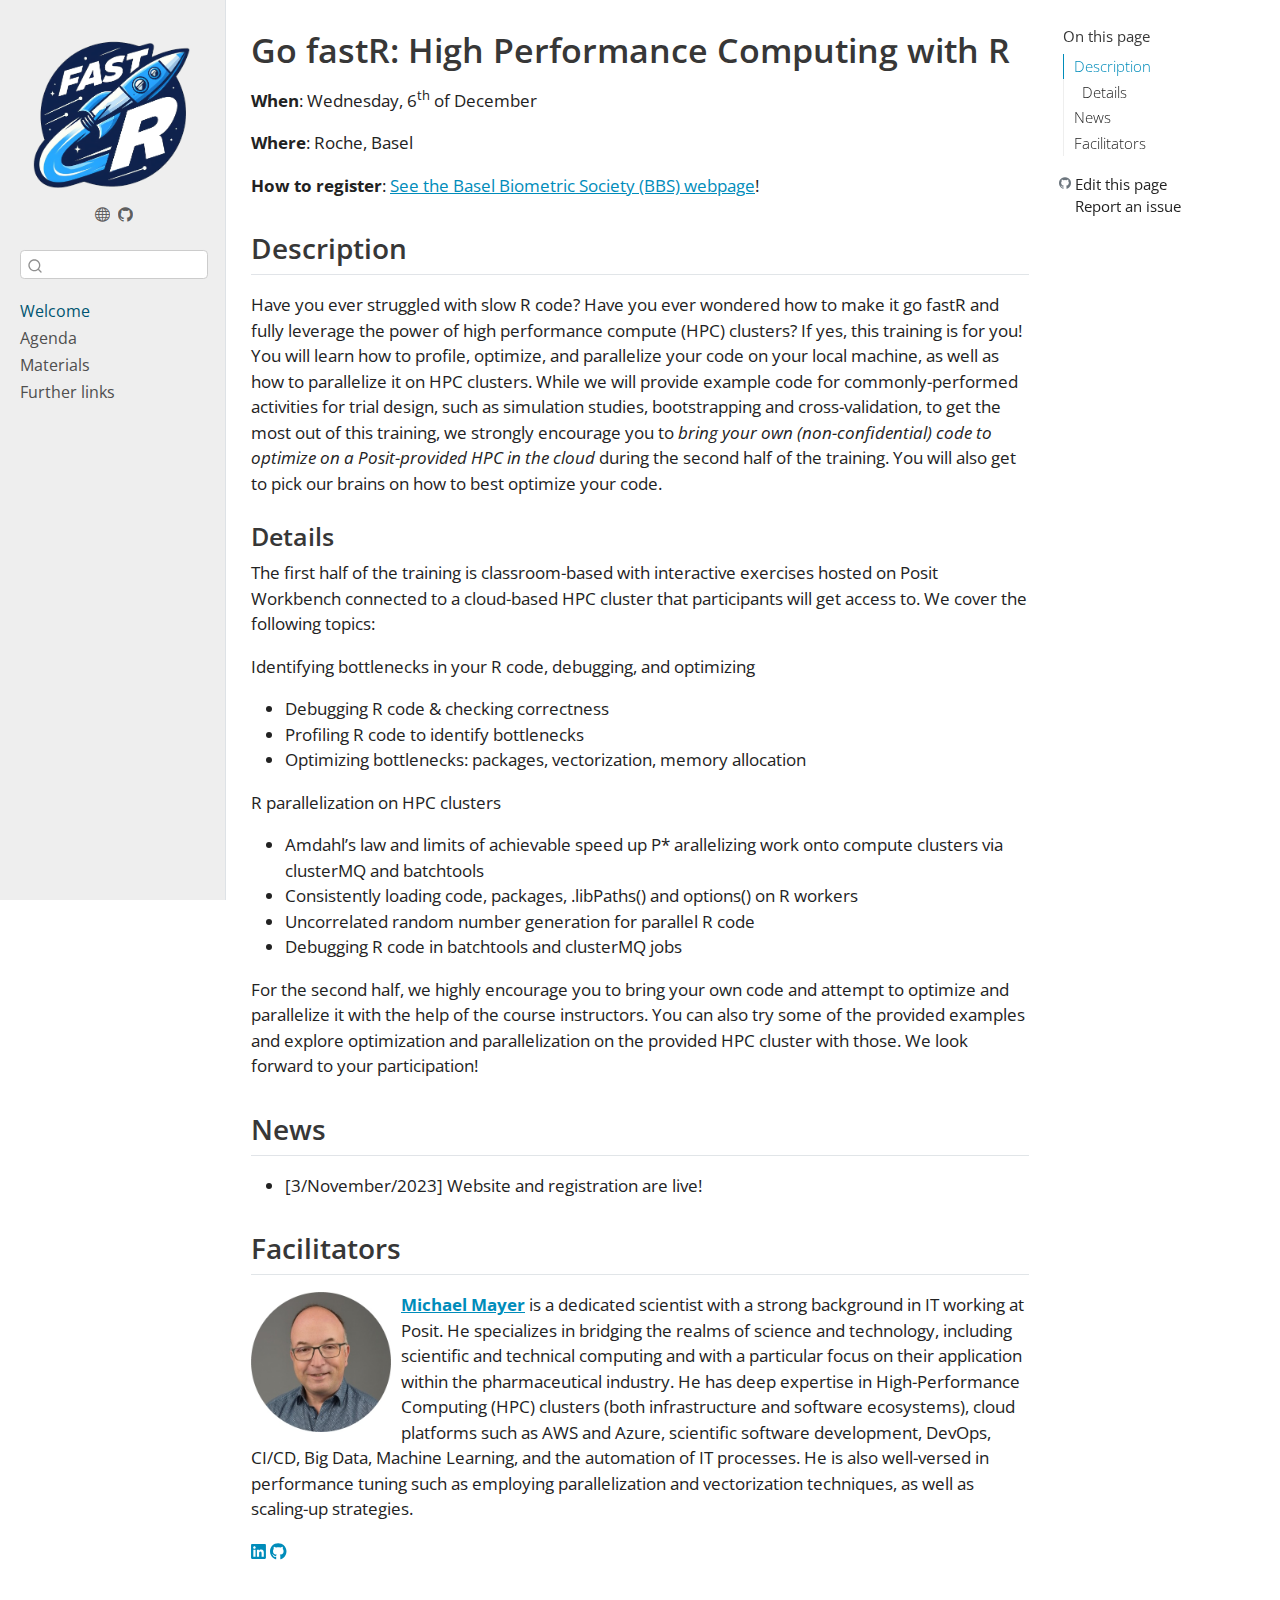
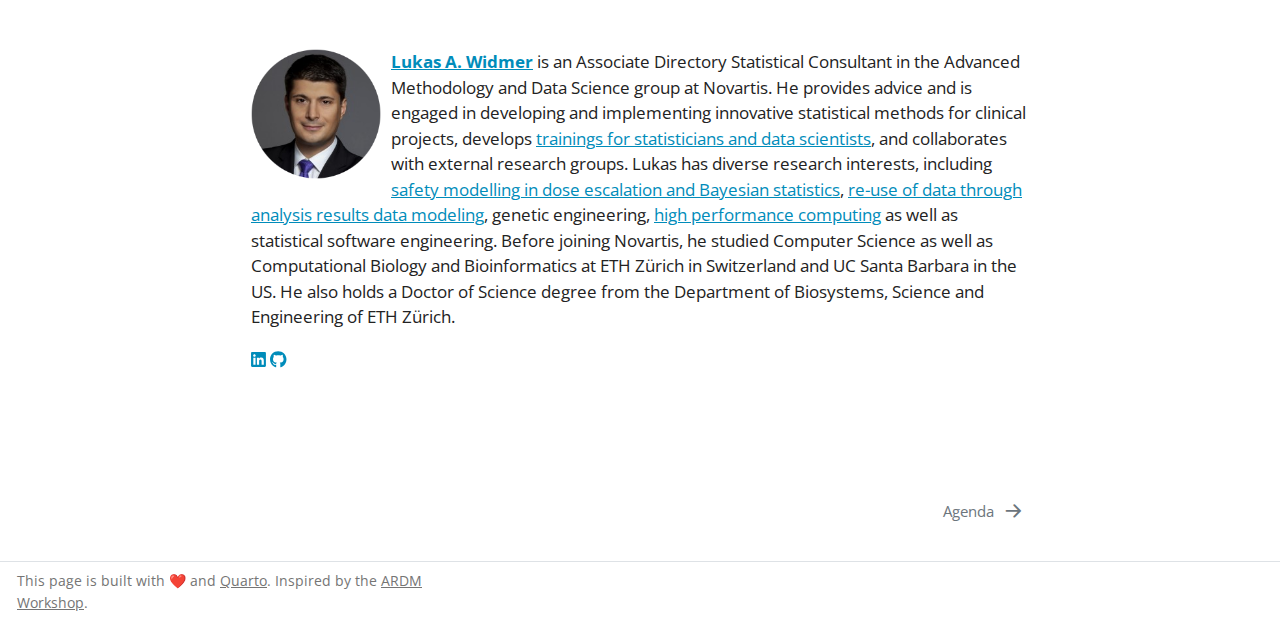
==== commit 71fbee59: "* BBS abbreviation" ====
--- a/docs/index.html
+++ b/docs/index.html
@@ -121,7 +121,7 @@
 </li>
         <li class="sidebar-item">
   <div class="sidebar-item-container"> 
-  <a href="./further-links.qmd" class="sidebar-item-text sidebar-link">
+  <a href="./further-links.html" class="sidebar-item-text sidebar-link">
  <span class="menu-text">Further links</span></a>
   </div>
 </li>
@@ -166,7 +166,7 @@
 
 <p><strong>When</strong>: Wednesday, 6<sup>th</sup> of December</p>
 <p><strong>Where</strong>: Roche, Basel</p>
-<p><strong>How to register</strong>: <a href="https://baselbiometrics.github.io/home/docs/events_upcoming.html">See the BBS Basel webpage</a>!</p>
+<p><strong>How to register</strong>: <a href="https://baselbiometrics.github.io/home/docs/events_upcoming.html">See the Basel Biometric Society (BBS) webpage</a>!</p>
 <section id="description" class="level2">
 <h2 class="anchored" data-anchor-id="description">Description</h2>
 <p>Have you ever struggled with slow R code? Have you ever wondered how to make it go fastR and fully leverage the power of high performance compute (HPC) clusters? If yes, this training is for you! You will learn how to profile, optimize, and parallelize your code on your local machine, as well as how to parallelize it on HPC clusters. While we will provide example code for commonly-performed activities for trial design, such as simulation studies, bootstrapping and cross-validation, to get the most out of this training, we strongly encourage you to <em>bring your own (non-confidential) code to optimize on a Posit-provided HPC in the cloud</em> during the second half of the training. You will also get to pick our brains on how to best optimize your code.</p>
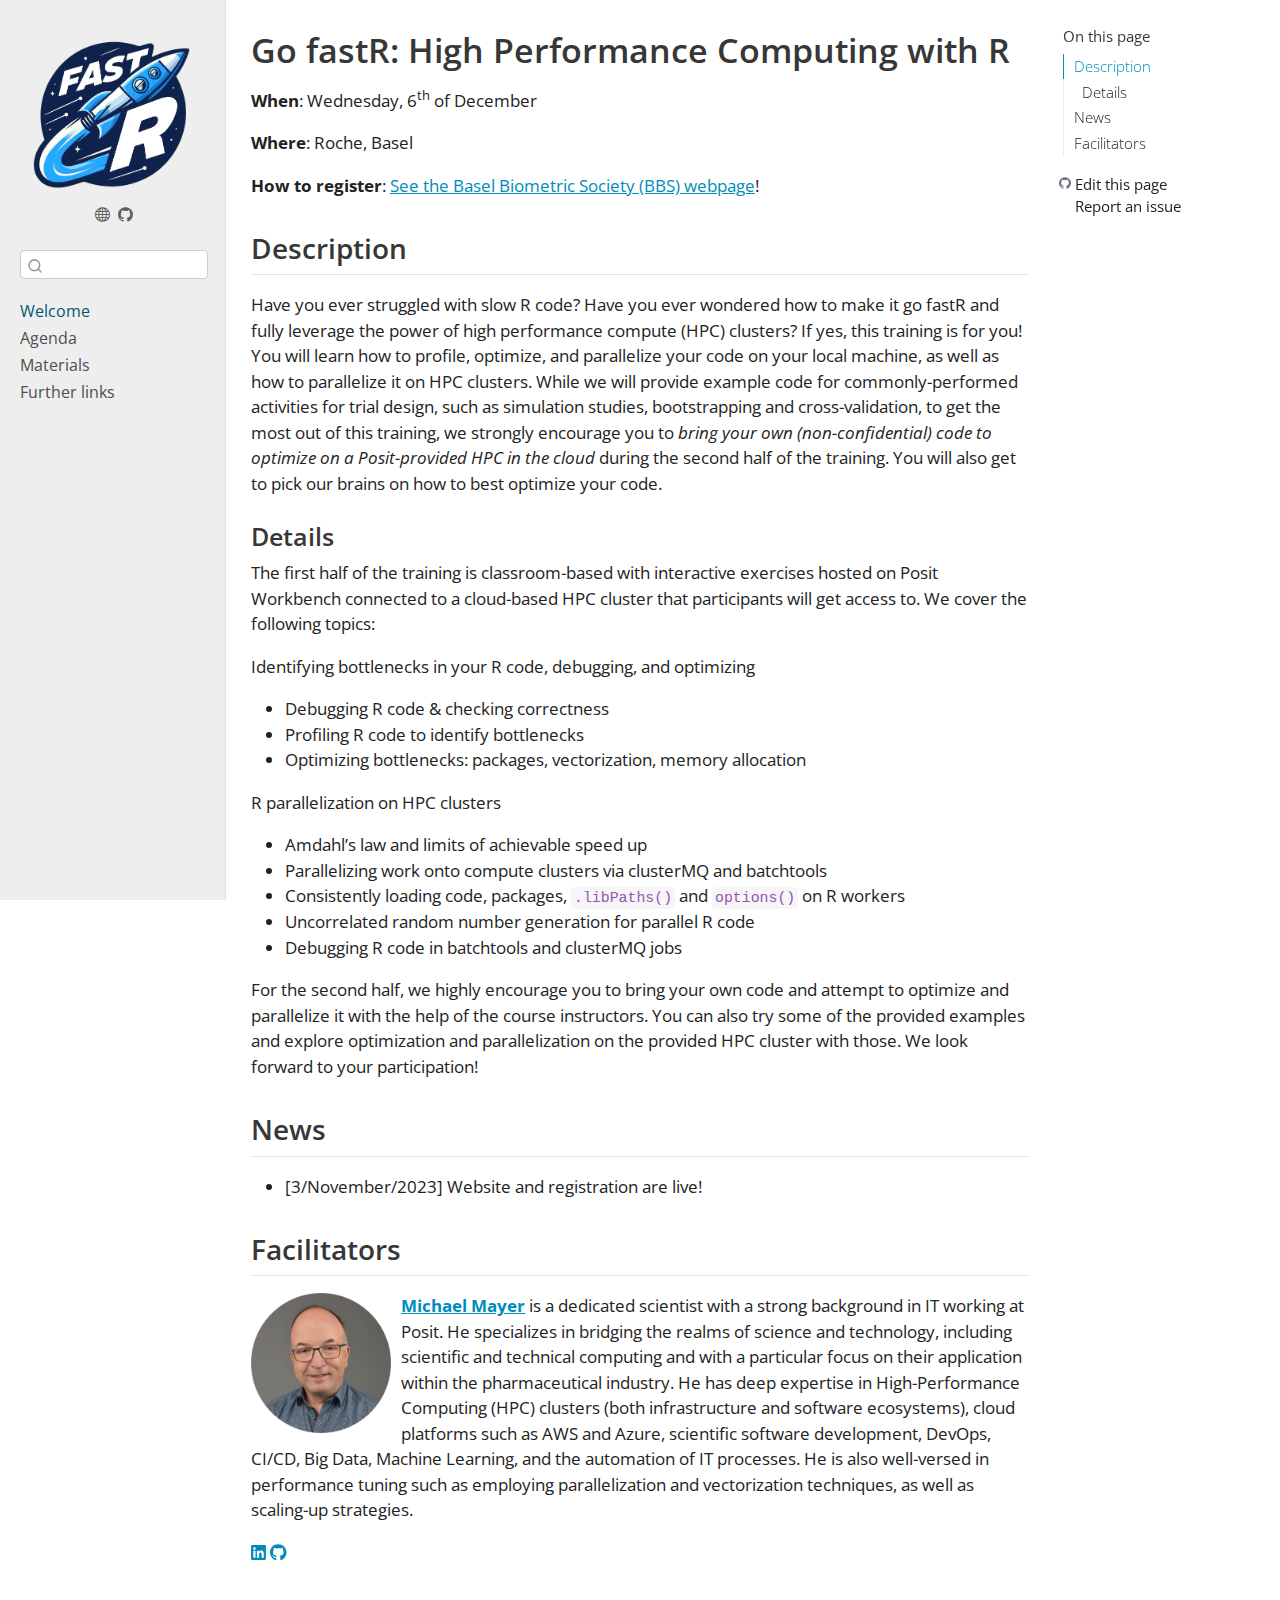
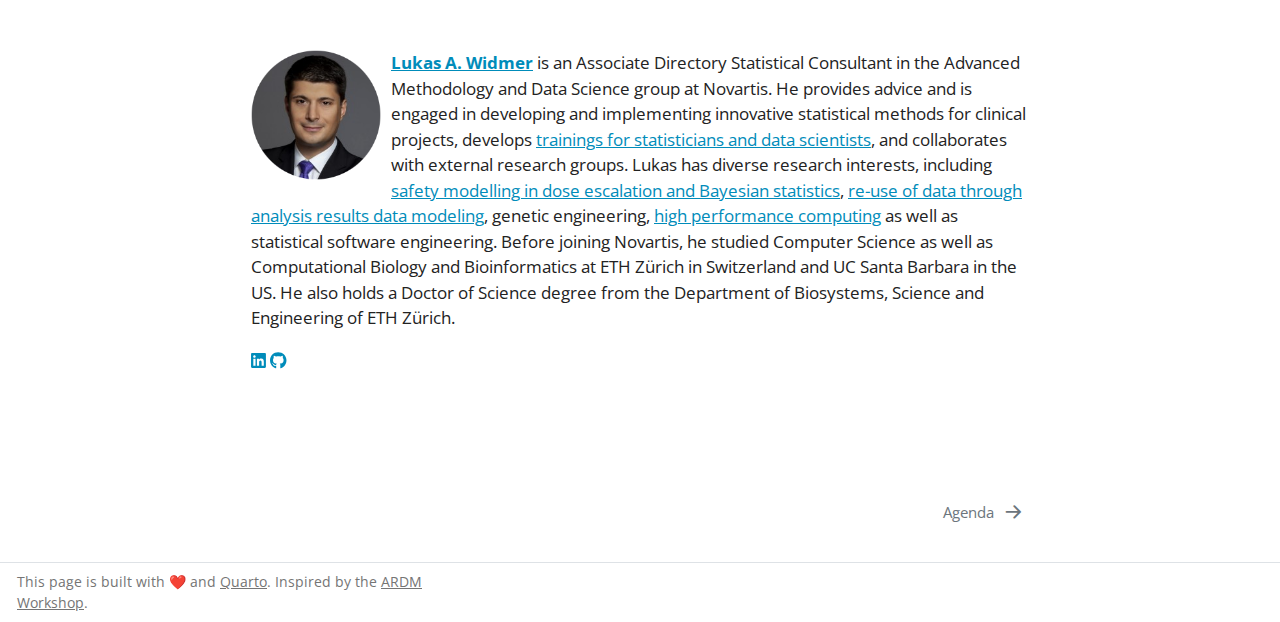
==== commit 8799116e: "* Fix enumeration typo" ====
--- a/docs/index.html
+++ b/docs/index.html
@@ -181,8 +181,9 @@
 </ul>
 <p>R parallelization on HPC clusters</p>
 <ul>
-<li>Amdahl’s law and limits of achievable speed up P* arallelizing work onto compute clusters via clusterMQ and batchtools</li>
-<li>Consistently loading code, packages, .libPaths() and options() on R workers</li>
+<li>Amdahl’s law and limits of achievable speed up</li>
+<li>Parallelizing work onto compute clusters via clusterMQ and batchtools</li>
+<li>Consistently loading code, packages, <code>.libPaths()</code> and <code>options()</code> on R workers</li>
 <li>Uncorrelated random number generation for parallel R code</li>
 <li>Debugging R code in batchtools and clusterMQ jobs</li>
 </ul>
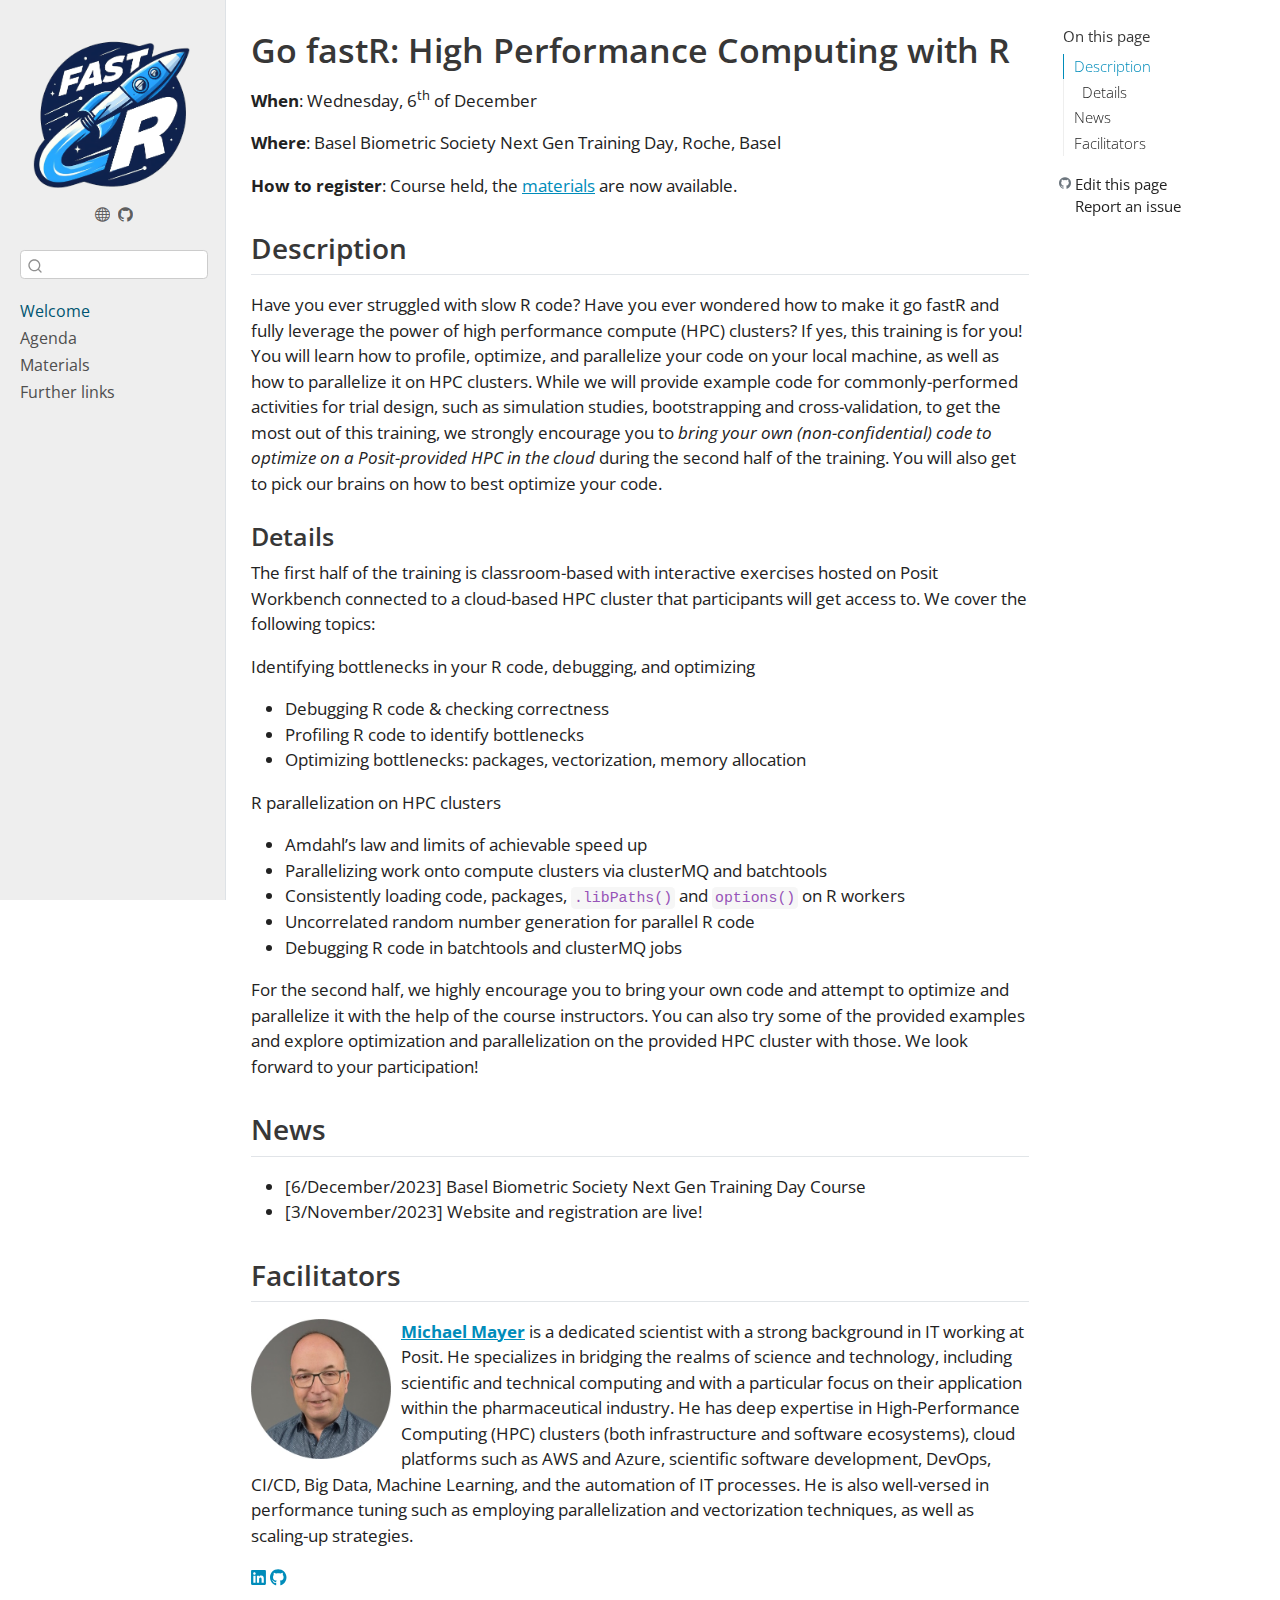
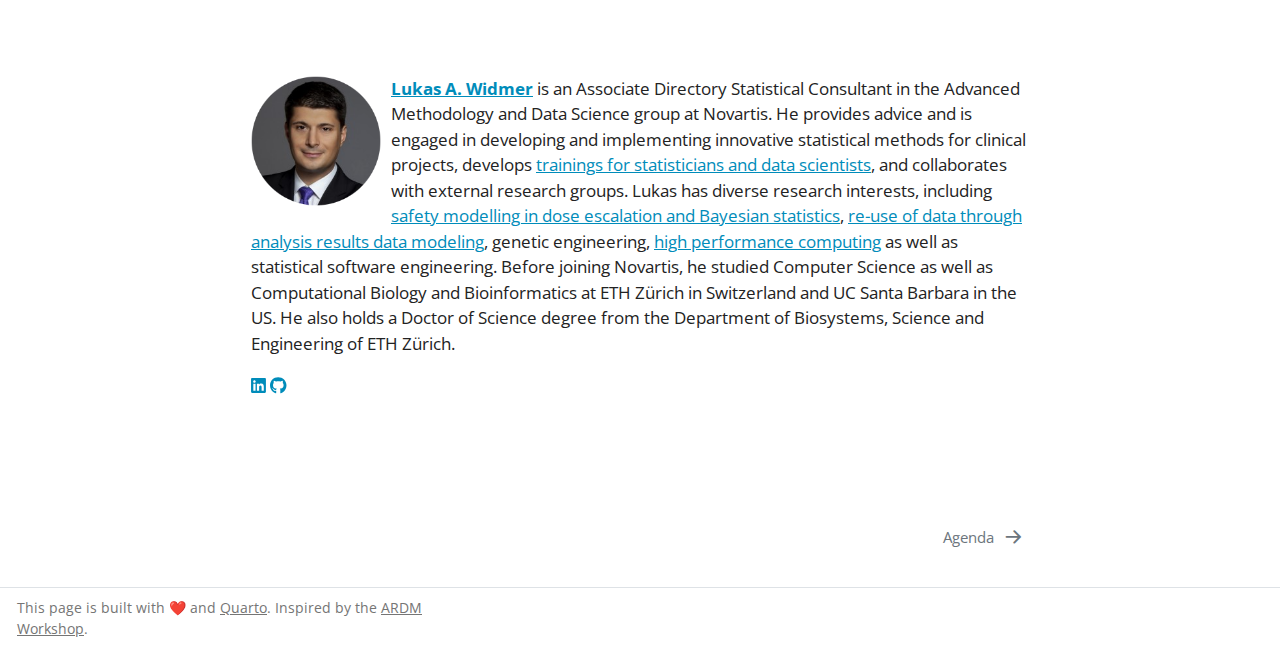
==== commit e6be3a77: "* Post BBS Next Gen course update" ====
--- a/docs/index.html
+++ b/docs/index.html
@@ -2,7 +2,7 @@
 <html xmlns="http://www.w3.org/1999/xhtml" lang="en" xml:lang="en"><head>
 
 <meta charset="utf-8">
-<meta name="generator" content="quarto-1.3.353">
+<meta name="generator" content="quarto-1.3.433">
 
 <meta name="viewport" content="width=device-width, initial-scale=1.0, user-scalable=yes">
 
@@ -55,7 +55,8 @@
     "search-more-matches-text": "more matches in this document",
     "search-clear-button-title": "Clear",
     "search-detached-cancel-button-title": "Cancel",
-    "search-submit-button-title": "Submit"
+    "search-submit-button-title": "Submit",
+    "search-label": "Search"
   }
 }</script>
 
@@ -75,7 +76,7 @@
       <nav class="quarto-page-breadcrumbs" aria-label="breadcrumb"><ol class="breadcrumb"><li class="breadcrumb-item"><a href="./index.html">Welcome</a></li></ol></nav>
       <a class="flex-grow-1" role="button" data-bs-toggle="collapse" data-bs-target="#quarto-sidebar,#quarto-sidebar-glass" aria-controls="quarto-sidebar" aria-expanded="false" aria-label="Toggle sidebar navigation" onclick="if (window.quartoToggleHeadroom) { window.quartoToggleHeadroom(); }">      
       </a>
-      <button type="button" class="btn quarto-search-button" aria-label="Search" onclick="window.quartoOpenSearch();">
+      <button type="button" class="btn quarto-search-button" aria-label="" onclick="window.quartoOpenSearch();">
         <i class="bi bi-search"></i>
       </button>
     </div>
@@ -90,8 +91,8 @@
       <img src="./img/logo.png" alt="" class="sidebar-logo py-0 d-lg-inline d-none">
       </a>
       <div class="sidebar-tools-main">
-    <a href="https://luwidmer.github.io/fastR-website/" title="fastR Course Website" class="quarto-navigation-tool px-1" aria-label="fastR Course Website"><i class="bi bi-globe"></i></a>
-    <a href="https://github.com/luwidmer/fastR-website" title="fastR Course GitHub Repository" class="quarto-navigation-tool px-1" aria-label="fastR Course GitHub Repository"><i class="bi bi-github"></i></a>
+    <a href="https://luwidmer.github.io/fastR-website/" rel="" title="fastR Course Website" class="quarto-navigation-tool px-1" aria-label="fastR Course Website"><i class="bi bi-globe"></i></a>
+    <a href="https://github.com/luwidmer/fastR-website" rel="" title="fastR Course GitHub Repository" class="quarto-navigation-tool px-1" aria-label="fastR Course GitHub Repository"><i class="bi bi-github"></i></a>
 </div>
       </div>
         <div class="mt-2 flex-shrink-0 align-items-center">
@@ -142,7 +143,7 @@
   <li><a href="#news" id="toc-news" class="nav-link" data-scroll-target="#news">News</a></li>
   <li><a href="#people" id="toc-people" class="nav-link" data-scroll-target="#people">Facilitators</a></li>
   </ul>
-<div class="toc-actions"><div><i class="bi bi-github"></i></div><div class="action-links"><p><a href="https://github.com/luwidmer/fastR-website/edit/main/index.qmd" class="toc-action">Edit this page</a></p><p><a href="https://github.com/luwidmer/fastR-website/issues/new" class="toc-action">Report an issue</a></p></div></div></nav>
+<div class="toc-actions"><div><i class="bi bi-github"></i></div><div class="action-links"><p><a href="https://github.com/luwidmer/fastR-website/edit/master/index.qmd" class="toc-action">Edit this page</a></p><p><a href="https://github.com/luwidmer/fastR-website/issues/new" class="toc-action">Report an issue</a></p></div></div></nav>
     </div>
 <!-- main -->
 <main class="content" id="quarto-document-content">
@@ -165,8 +166,8 @@
 </header>
 
 <p><strong>When</strong>: Wednesday, 6<sup>th</sup> of December</p>
-<p><strong>Where</strong>: Roche, Basel</p>
-<p><strong>How to register</strong>: <a href="https://baselbiometrics.github.io/home/docs/events_upcoming.html">See the Basel Biometric Society (BBS) webpage</a>!</p>
+<p><strong>Where</strong>: Basel Biometric Society Next Gen Training Day, Roche, Basel</p>
+<p><strong>How to register</strong>: Course held, the <a href="./materials.html">materials</a> are now available.</p>
 <section id="description" class="level2">
 <h2 class="anchored" data-anchor-id="description">Description</h2>
 <p>Have you ever struggled with slow R code? Have you ever wondered how to make it go fastR and fully leverage the power of high performance compute (HPC) clusters? If yes, this training is for you! You will learn how to profile, optimize, and parallelize your code on your local machine, as well as how to parallelize it on HPC clusters. While we will provide example code for commonly-performed activities for trial design, such as simulation studies, bootstrapping and cross-validation, to get the most out of this training, we strongly encourage you to <em>bring your own (non-confidential) code to optimize on a Posit-provided HPC in the cloud</em> during the second half of the training. You will also get to pick our brains on how to best optimize your code.</p>
@@ -192,8 +193,8 @@
 </section>
 <section id="news" class="level2">
 <h2 class="anchored" data-anchor-id="news">News</h2>
-<!-- - Subriscribe to our mailing list to receive news (you can also unsubscribe here) -->
 <ul>
+<li>[6/December/2023] Basel Biometric Society Next Gen Training Day Course</li>
 <li>[3/November/2023] Website and registration are live!</li>
 </ul>
 </section>
